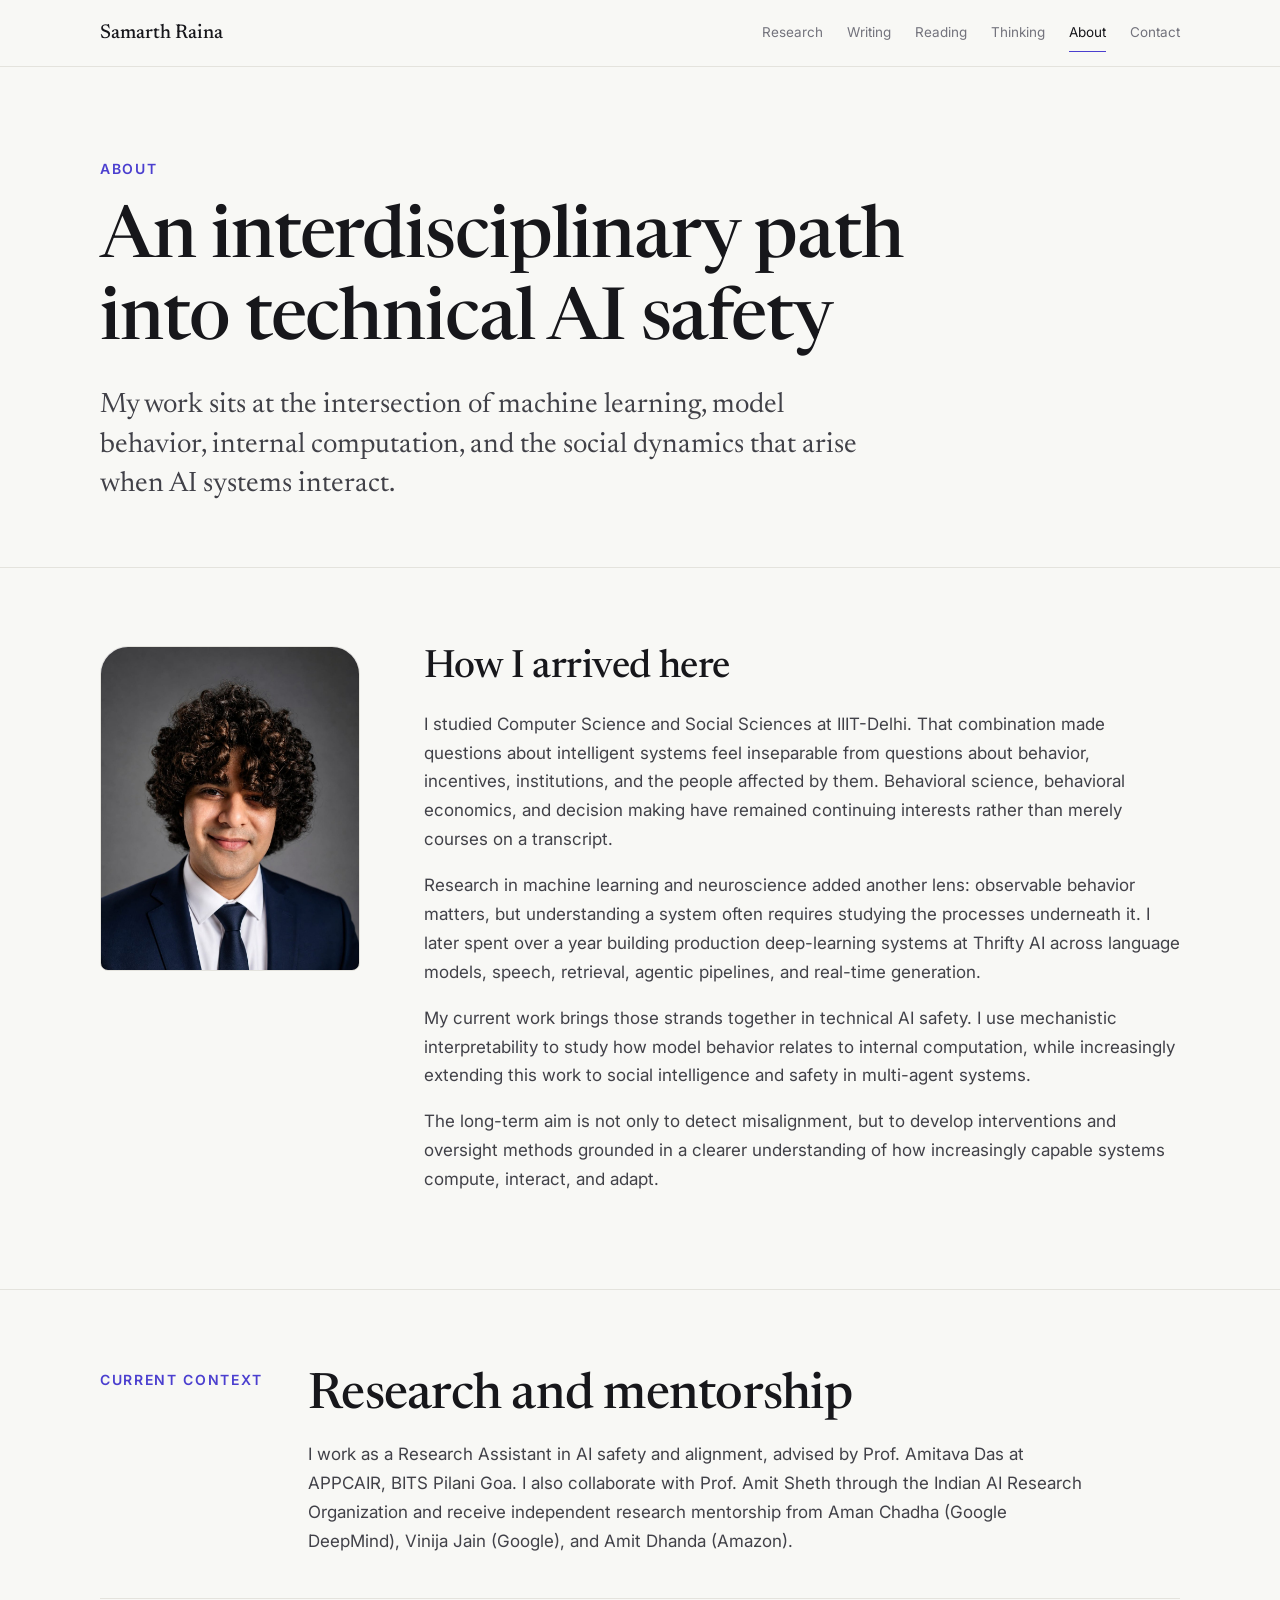
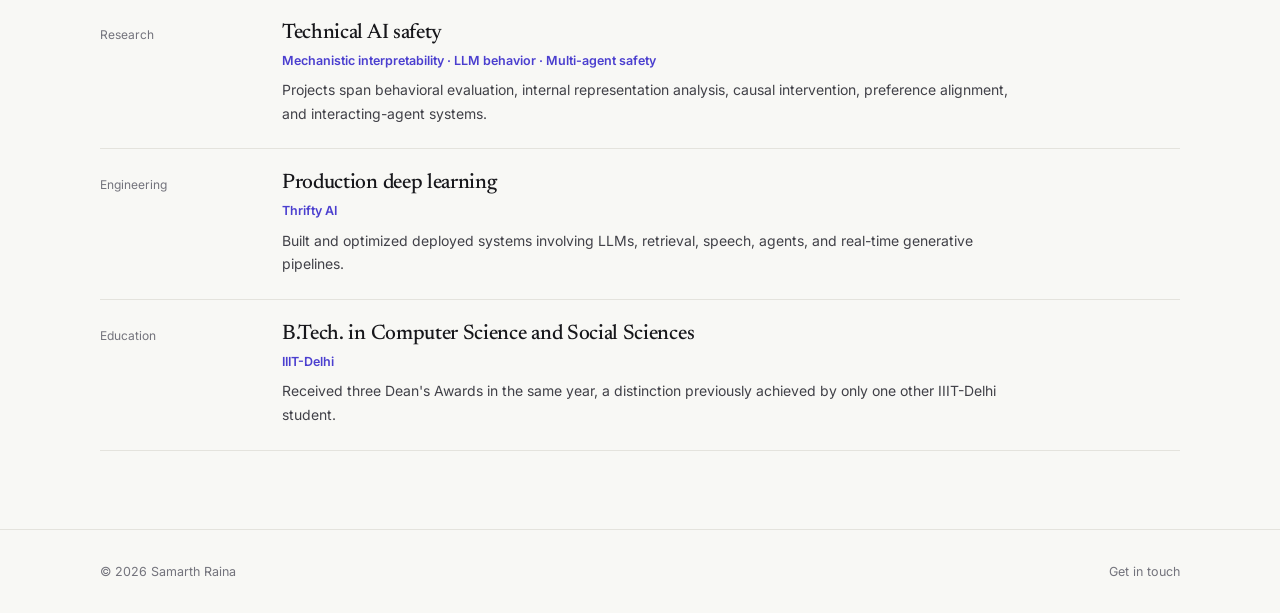
==== about/index.html @ 2f8f9041 "Redesign personal research website" ====
<!DOCTYPE html>
<html lang="en">
<head>
  <meta charset="UTF-8" /><meta name="viewport" content="width=device-width, initial-scale=1.0" /><meta name="theme-color" content="#f8f8f5" />
  <title>About | Samarth Raina</title><meta name="description" content="About Samarth Raina and his path into technical AI safety research." /><link rel="canonical" href="https://samarthraina.github.io/about/" />
  <link rel="preconnect" href="https://fonts.googleapis.com" /><link rel="preconnect" href="https://fonts.gstatic.com" crossorigin /><link href="https://fonts.googleapis.com/css2?family=Inter:wght@400;500;600&family=Newsreader:opsz,wght@6..72,400;6..72,500;6..72,600&display=swap" rel="stylesheet" /><link rel="stylesheet" href="../styles.css" />
</head>
<body>
  <nav class="site-nav" aria-label="Primary navigation"><div class="wrap"><a class="brand" href="../">Samarth Raina</a><div class="nav-links"><a href="../research/">Research</a><a href="../writing/">Writing</a><a href="../reading/">Reading</a><a href="../thinking/">Thinking</a><a href="./" aria-current="page">About</a><a href="../#contact">Contact</a></div></div></nav>
  <header class="page-hero"><div class="wrap"><div class="kicker">About</div><h1>An interdisciplinary path into technical AI safety</h1><p>My work sits at the intersection of machine learning, model behavior, internal computation, and the social dynamics that arise when AI systems interact.</p></div></header>
  <main>
    <section><div class="wrap about-grid reveal">
      <div class="portrait-frame" aria-label="Reserved space for Samarth Raina's portrait"><img src="../assets/profile.jpg" alt="Samarth Raina" onerror="this.hidden=true" /><div class="portrait-fallback" aria-hidden="true"><span>SR</span><small>Portrait space</small></div></div>
      <div class="about-copy">
        <h2>How I arrived here</h2>
        <p>I studied Computer Science and Social Sciences at IIIT-Delhi. That combination made questions about intelligent systems feel inseparable from questions about behavior, incentives, institutions, and the people affected by them. Behavioral science, behavioral economics, and decision making have remained continuing interests rather than merely courses on a transcript.</p>
        <p>Research in machine learning and neuroscience added another lens: observable behavior matters, but understanding a system often requires studying the processes underneath it. I later spent over a year building production deep-learning systems at Thrifty AI across language models, speech, retrieval, agentic pipelines, and real-time generation.</p>
        <p>My current work brings those strands together in technical AI safety. I use mechanistic interpretability to study how model behavior relates to internal computation, while increasingly extending this work to social intelligence and safety in multi-agent systems.</p>
        <p>The long-term aim is not only to detect misalignment, but to develop interventions and oversight methods grounded in a clearer understanding of how increasingly capable systems compute, interact, and adapt.</p>
      </div>
    </div></section>

    <section><div class="wrap reveal">
      <div class="section-head"><div class="eyebrow">Current context</div><div><h2>Research and mentorship</h2><p class="section-intro">I work as a Research Assistant in AI safety and alignment, advised by Prof. Amitava Das at APPCAIR, BITS Pilani Goa. I also collaborate with Prof. Amit Sheth through the Indian AI Research Organization and receive independent research mentorship from Aman Chadha (Google DeepMind), Vinija Jain (Google), and Amit Dhanda (Amazon).</p></div></div>
      <div class="timeline">
        <article class="timeline-item"><div class="timeline-date">Research</div><div><h3>Technical AI safety</h3><div class="timeline-place">Mechanistic interpretability · LLM behavior · Multi-agent safety</div><p>Projects span behavioral evaluation, internal representation analysis, causal intervention, preference alignment, and interacting-agent systems.</p></div></article>
        <article class="timeline-item"><div class="timeline-date">Engineering</div><div><h3>Production deep learning</h3><div class="timeline-place">Thrifty AI</div><p>Built and optimized deployed systems involving LLMs, retrieval, speech, agents, and real-time generative pipelines.</p></div></article>
        <article class="timeline-item"><div class="timeline-date">Education</div><div><h3>B.Tech. in Computer Science and Social Sciences</h3><div class="timeline-place">IIIT-Delhi</div><p>Received three Dean's Awards in the same year, a distinction previously achieved by only one other IIIT-Delhi student.</p></div></article>
      </div>
    </div></section>
  </main>
  <footer><div class="wrap"><span>© <span data-year></span> Samarth Raina</span><a href="../#contact">Get in touch</a></div></footer><script src="../script.js"></script>
</body></html>
---- styles.css ----
:root {
  --bg: #f8f8f5;
  --paper: #ffffff;
  --ink: #17171b;
  --soft: #414148;
  --muted: #73737c;
  --line: #e4e3dd;
  --accent: #4b3fcf;
  --accent-dark: #352aa8;
  --accent-soft: #eeecff;
  --warm: #f2eee6;
  --serif: "Newsreader", Georgia, serif;
  --sans: "Inter", system-ui, sans-serif;
  --maxw: 1080px;
}

* { box-sizing: border-box; }
html { scroll-behavior: smooth; }
body {
  margin: 0;
  background: var(--bg);
  color: var(--ink);
  font-family: var(--sans);
  font-size: 16.5px;
  line-height: 1.7;
  -webkit-font-smoothing: antialiased;
}
a { color: inherit; text-decoration: none; }
img { display: block; max-width: 100%; }
::selection { background: var(--accent-soft); }

.wrap { width: min(var(--maxw), calc(100% - 48px)); margin: 0 auto; }
.narrow { max-width: 790px; }
h1, h2, h3, h4 {
  margin: 0;
  font-family: var(--serif);
  font-weight: 500;
  letter-spacing: -.015em;
  line-height: 1.14;
}
p { margin: 0; }

.site-nav {
  position: sticky;
  top: 0;
  z-index: 50;
  border-bottom: 1px solid var(--line);
  background: rgba(248, 248, 245, .9);
  backdrop-filter: blur(14px);
}
.site-nav .wrap {
  min-height: 66px;
  display: flex;
  align-items: center;
  justify-content: space-between;
  gap: 24px;
}
.brand { flex-shrink: 0; white-space: nowrap; font-family: var(--serif); font-size: 20px; font-weight: 500; }
.nav-links { display: flex; align-items: center; gap: 24px; color: var(--muted); font-size: 13.5px; }
.nav-links a { padding: 7px 0; border-bottom: 1px solid transparent; }
.nav-links a:hover, .nav-links a[aria-current="page"] { color: var(--ink); border-color: var(--accent); }

.eyebrow, .kicker {
  color: var(--accent);
  font-size: 14px;
  font-weight: 600;
  letter-spacing: .12em;
  text-transform: uppercase;
}

.hero { padding: 94px 0 76px; border-bottom: 1px solid var(--line); }
.hero-grid { display: grid; grid-template-columns: minmax(0, 1fr) 280px; gap: 76px; align-items: center; }
.hero h1 { margin-top: 20px; font-size: clamp(54px, 8vw, 84px); }
.role { margin-top: 15px; color: var(--muted); font-size: 15px; }
.statement { max-width: 790px; margin-top: 30px; font-family: var(--serif); font-size: clamp(24px, 3vw, 33px); line-height: 1.38; }
.hero-context { max-width: 720px; margin-top: 18px; color: var(--soft); font-size: 16px; }
.hero-actions, .text-links { display: flex; flex-wrap: wrap; gap: 12px; margin-top: 30px; }
.text-links { gap: 20px; margin-top: 22px; font-size: 13.5px; color: var(--muted); }
.text-links a:hover { color: var(--accent); }
.button {
  display: inline-flex;
  align-items: center;
  justify-content: center;
  min-height: 43px;
  padding: 9px 16px;
  border: 1px solid var(--ink);
  font-size: 13.5px;
  font-weight: 600;
  transition: .16s ease;
}
.button.primary { background: var(--ink); color: var(--bg); }
.button:hover { border-color: var(--accent); color: var(--accent); transform: translateY(-1px); }
.button.primary:hover { background: var(--accent); color: white; }

.portrait-frame {
  position: relative;
  width: 100%;
  aspect-ratio: 4 / 5;
  overflow: hidden;
  border: 1px solid var(--line);
  border-radius: 28px 28px 8px 8px;
  background: linear-gradient(145deg, var(--accent-soft), var(--warm));
}
.portrait-frame img { position: absolute; inset: 0; z-index: 2; width: 100%; height: 100%; object-fit: cover; }
.portrait-frame img[hidden] { display: none; }
.portrait-fallback { position: absolute; inset: 0; display: grid; place-content: center; text-align: center; color: var(--accent); }
.portrait-fallback span { font-family: var(--serif); font-size: 58px; line-height: 1; }
.portrait-fallback small { margin-top: 11px; color: var(--muted); font-size: 11px; letter-spacing: .12em; text-transform: uppercase; }

section { padding: 78px 0; border-bottom: 1px solid var(--line); }
.section-head { display: grid; grid-template-columns: 170px minmax(0, 1fr); gap: 38px; margin-bottom: 42px; }
.section-head h2 { font-size: clamp(34px, 5vw, 50px); max-width: 790px; }
.section-intro { max-width: 780px; margin-top: 15px; color: var(--soft); font-size: 17px; }

.two-column { display: grid; grid-template-columns: 1.05fr .95fr; gap: 58px; align-items: start; }
.prose p { margin-bottom: 18px; color: var(--soft); font-size: 17.5px; }
.prose p:last-child { margin-bottom: 0; }
.arc { border-top: 1px solid var(--line); }
.arc-step { display: grid; grid-template-columns: 34px 1fr; gap: 14px; padding: 15px 0; border-bottom: 1px solid var(--line); }
.arc-step > span { padding-top: 2px; color: var(--accent); font-size: 11px; font-weight: 600; }
.arc-step strong { display: block; font-family: var(--serif); font-size: 19px; font-weight: 500; }
.arc-step small { display: block; margin-top: 3px; color: var(--muted); font-size: 13px; }

.story { border-top: 1px solid var(--line); }
.story-step { display: grid; grid-template-columns: 92px 1fr; gap: 28px; padding: 25px 0; border-bottom: 1px solid var(--line); }
.story-step .story-label { padding-top: 3px; color: var(--accent); font-size: 11px; font-weight: 600; letter-spacing: .09em; text-transform: uppercase; }
.story-step h3 { font-size: 25px; }
.story-step p { max-width: 720px; margin-top: 8px; color: var(--soft); font-size: 15px; }

.focus-grid { display: grid; grid-template-columns: repeat(4, 1fr); gap: 1px; border: 1px solid var(--line); background: var(--line); }
.focus-item { min-height: 190px; padding: 23px 21px; background: var(--bg); }
.focus-item .number { color: var(--accent); font-size: 11px; font-weight: 600; }
.focus-item h3 { margin: 27px 0 9px; font-size: 21px; }
.focus-item p { color: var(--muted); font-size: 13.5px; line-height: 1.6; }

.now-grid, .question-grid, .preview-grid { display: grid; grid-template-columns: repeat(2, minmax(0, 1fr)); gap: 18px; }
.preview-grid.three { grid-template-columns: repeat(3, minmax(0, 1fr)); }
.note-card, .question-card, .preview-card {
  padding: 25px;
  border: 1px solid var(--line);
  background: var(--paper);
}
.note-card span, .question-card span { display: block; margin-bottom: 19px; color: var(--accent); font-size: 11px; font-weight: 600; letter-spacing: .08em; }
.note-card h3, .question-card h3, .preview-card h3 { font-size: 23px; }
.note-card p, .question-card p, .preview-card p { margin-top: 10px; color: var(--muted); font-size: 14px; }

.project-grid { display: grid; grid-template-columns: repeat(2, minmax(0, 1fr)); gap: 18px; }
.project-card { min-height: 355px; padding: 27px; border: 1px solid var(--line); background: var(--paper); display: flex; flex-direction: column; transition: .18s ease; }
.project-card:hover { border-color: #c8c5db; transform: translateY(-2px); }
.status { align-self: flex-start; padding: 4px 8px; background: var(--accent-soft); color: var(--accent); font-size: 10px; font-weight: 600; letter-spacing: .08em; text-transform: uppercase; }
.project-card h3 { margin: 20px 0 12px; font-size: 26px; }
.project-card > p { color: var(--soft); font-size: 14.5px; }
.project-meta { margin-top: 21px; padding-top: 16px; border-top: 1px solid var(--line); color: var(--muted); font-size: 12.5px; }
.project-link { align-self: flex-start; margin-top: auto; padding-top: 22px; color: var(--accent); font-size: 13px; font-weight: 600; }
.project-link:hover { text-decoration: underline; }

.project-number { color: var(--accent); font-size: 11px; font-weight: 600; letter-spacing: .08em; }

.list-title { margin: 48px 0 16px; color: var(--muted); font-size: 11px; font-weight: 600; letter-spacing: .14em; text-transform: uppercase; }
.research-list { border-top: 1px solid var(--line); }
.research-row { display: grid; grid-template-columns: 210px 1fr auto; gap: 28px; align-items: start; padding: 22px 0; border-bottom: 1px solid var(--line); }
.research-row h3 { font-size: 20px; }
.research-row p { color: var(--muted); font-size: 13.5px; }
.research-row .tag { white-space: nowrap; color: var(--accent); font-size: 11px; font-weight: 600; }

.preview-card { min-height: 185px; display: flex; flex-direction: column; }
.preview-card .eyebrow { margin-bottom: 24px; }
.preview-card a { align-self: flex-start; margin-top: auto; padding-top: 22px; color: var(--accent); font-size: 13px; font-weight: 600; }

.timeline { border-top: 1px solid var(--line); }
.timeline-item { display: grid; grid-template-columns: 150px 1fr; gap: 32px; padding: 23px 0; border-bottom: 1px solid var(--line); }
.timeline-date { padding-top: 3px; color: var(--muted); font-size: 12px; }
.timeline-item h3 { font-size: 21px; }
.timeline-place { margin: 4px 0 7px; color: var(--accent); font-size: 12.5px; font-weight: 600; }
.timeline-item p { max-width: 740px; color: var(--soft); font-size: 14px; }

.contact-grid { display: grid; grid-template-columns: 1.15fr .85fr; gap: 62px; align-items: end; }
.contact-grid h2 { margin-top: 16px; font-size: clamp(38px, 6vw, 58px); }
.contact-grid p { max-width: 670px; margin-top: 18px; color: var(--soft); font-size: 16.5px; }
.contact-links { border-top: 1px solid var(--line); }
.contact-links a { display: flex; justify-content: space-between; padding: 12px 0; border-bottom: 1px solid var(--line); color: var(--soft); font-size: 13.5px; }
.contact-links a:hover { color: var(--accent); }

.page-hero { padding: 90px 0 62px; border-bottom: 1px solid var(--line); }
.page-hero h1 { max-width: 850px; margin-top: 18px; font-size: clamp(48px, 7vw, 72px); }
.page-hero p { max-width: 780px; margin-top: 23px; color: var(--soft); font-family: var(--serif); font-size: clamp(21px, 3vw, 28px); line-height: 1.42; }
.page-hero .status { margin-top: 26px; }

.project-layout { display: grid; grid-template-columns: 210px minmax(0, 1fr); gap: 55px; }
.project-sidebar { position: sticky; top: 92px; align-self: start; }
.project-sidebar dl { margin: 0; }
.project-sidebar div { padding: 13px 0; border-bottom: 1px solid var(--line); }
.project-sidebar dt { color: var(--muted); font-size: 10.5px; font-weight: 600; letter-spacing: .1em; text-transform: uppercase; }
.project-sidebar dd { margin: 4px 0 0; color: var(--soft); font-size: 12.5px; }
.project-content section { padding: 0 0 44px; border: 0; }
.project-content h2 { margin-bottom: 15px; font-size: 31px; }
.project-content p, .project-content li { color: var(--soft); font-size: 16px; }
.project-content ul { margin: 0; padding-left: 20px; }
.project-content li + li { margin-top: 8px; }
.result-callout { margin: 8px 0 44px; padding: 24px; border-left: 3px solid var(--accent); background: var(--accent-soft); }
.result-callout strong { display: block; margin-bottom: 7px; font-family: var(--serif); font-size: 21px; font-weight: 500; }
.result-callout p { color: var(--soft); font-size: 14.5px; }

.coming-soon { min-height: 420px; display: grid; place-items: center; text-align: center; }
.coming-soon-inner { max-width: 650px; }
.coming-soon h2 { margin: 17px 0 14px; font-size: clamp(37px, 6vw, 55px); }
.coming-soon p { color: var(--soft); font-size: 17px; }

.planned-list { margin-top: 40px; border-top: 1px solid var(--line); text-align: left; }
.planned-item { display: grid; grid-template-columns: 42px 1fr; gap: 18px; padding: 18px 0; border-bottom: 1px solid var(--line); }
.planned-item span { color: var(--accent); font-size: 11px; font-weight: 600; }
.planned-item h3 { font-size: 20px; }
.planned-item p { margin-top: 5px; color: var(--muted); font-size: 13.5px; }

.thinking-list { border-top: 1px solid var(--line); }
.thinking-list details { border-bottom: 1px solid var(--line); }
.thinking-list summary { position: relative; padding: 22px 46px 22px 0; cursor: pointer; list-style: none; font-family: var(--serif); font-size: 23px; line-height: 1.3; }
.thinking-list summary::-webkit-details-marker { display: none; }
.thinking-list summary::after { content: "+"; position: absolute; right: 4px; top: 19px; color: var(--accent); font-family: var(--sans); font-size: 21px; font-weight: 400; }
.thinking-list details[open] summary::after { content: "−"; }
.thinking-list details p { max-width: 760px; padding: 0 50px 22px 0; color: var(--soft); font-size: 15px; }

.about-grid { display: grid; grid-template-columns: 260px minmax(0, 1fr); gap: 64px; align-items: start; }
.about-copy h2 { margin-bottom: 19px; font-size: 39px; }
.about-copy p { margin-bottom: 17px; color: var(--soft); font-size: 17px; }
.personal-note { margin-top: 28px; padding: 22px; border: 1px solid var(--line); background: var(--paper); }
.personal-note p { margin: 0; font-size: 14.5px; }

footer { padding: 31px 0; color: var(--muted); font-size: 12.5px; }
footer .wrap { display: flex; flex-wrap: wrap; justify-content: space-between; gap: 18px; }

.reveal { opacity: 0; transform: translateY(12px); transition: .6s cubic-bezier(.2, .7, .2, 1); }
.reveal.in { opacity: 1; transform: none; }

@media (max-width: 880px) {
  .hero-grid { grid-template-columns: 1fr 210px; gap: 42px; }
  .focus-grid { grid-template-columns: repeat(2, 1fr); }
  .section-head, .two-column, .contact-grid, .project-layout, .about-grid { grid-template-columns: 1fr; }
  .project-sidebar { position: static; }
  .about-grid .portrait-frame { width: min(260px, 75vw); }
}

@media (max-width: 680px) {
  .wrap { width: min(var(--maxw), calc(100% - 30px)); }
  .site-nav .wrap { align-items: flex-start; padding-top: 13px; padding-bottom: 13px; }
  .nav-links { max-width: 330px; justify-content: flex-end; flex-wrap: wrap; gap: 4px 14px; }
  .nav-links a { padding: 2px 0; }
  .hero { padding: 64px 0 56px; }
  .hero-grid { grid-template-columns: 1fr; }
  .portrait-frame { grid-row: 1; width: min(220px, 68vw); }
  section { padding: 60px 0; }
  .project-grid, .now-grid, .question-grid, .preview-grid, .preview-grid.three, .focus-grid { grid-template-columns: 1fr; }
  .research-row { grid-template-columns: 1fr; gap: 7px; }
  .timeline-item { grid-template-columns: 1fr; gap: 3px; }
  .story-step { grid-template-columns: 1fr; gap: 5px; }
  .project-card { min-height: 0; }
  .page-hero { padding: 64px 0 50px; }
}

@media (prefers-reduced-motion: reduce) {
  html { scroll-behavior: auto; }
  .reveal { opacity: 1; transform: none; transition: none; }
  .button, .project-card { transition: none; }
}
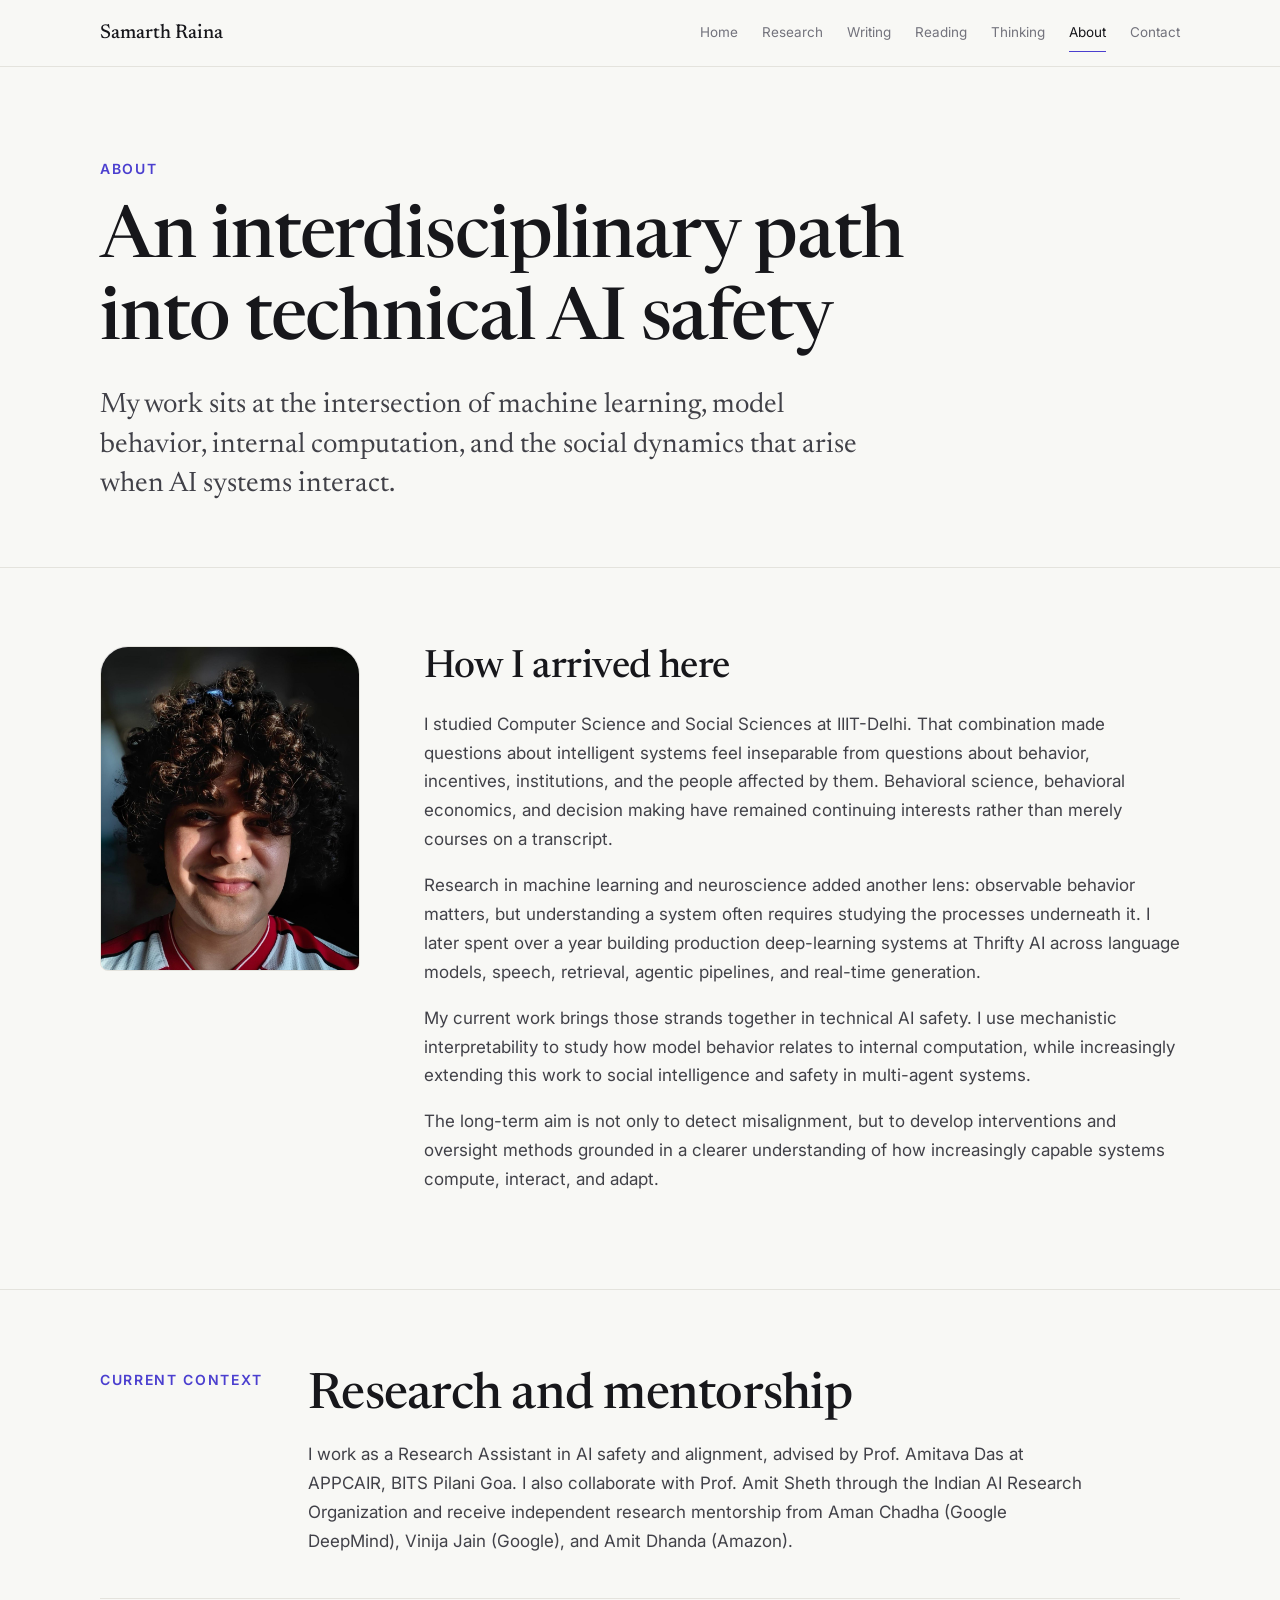
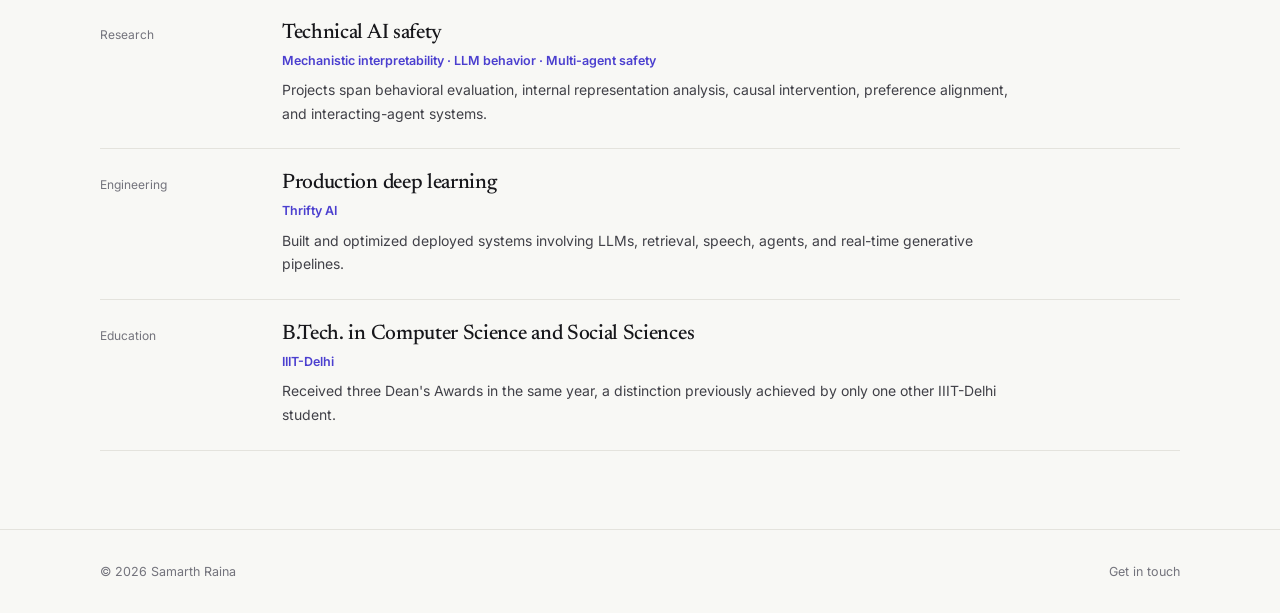
==== commit fd018035: "Clarify navigation and reorder research projects" ====
--- a/about/index.html
+++ b/about/index.html
@@ -6,7 +6,7 @@
   <link rel="preconnect" href="https://fonts.googleapis.com" /><link rel="preconnect" href="https://fonts.gstatic.com" crossorigin /><link href="https://fonts.googleapis.com/css2?family=Inter:wght@400;500;600&family=Newsreader:opsz,wght@6..72,400;6..72,500;6..72,600&display=swap" rel="stylesheet" /><link rel="stylesheet" href="../styles.css" />
 </head>
 <body>
-  <nav class="site-nav" aria-label="Primary navigation"><div class="wrap"><a class="brand" href="../">Samarth Raina</a><div class="nav-links"><a href="../research/">Research</a><a href="../writing/">Writing</a><a href="../reading/">Reading</a><a href="../thinking/">Thinking</a><a href="./" aria-current="page">About</a><a href="../#contact">Contact</a></div></div></nav>
+  <nav class="site-nav" aria-label="Primary navigation"><div class="wrap"><a class="brand" href="../">Samarth Raina</a><div class="nav-links"><a href="../">Home</a><a href="../research/">Research</a><a href="../writing/">Writing</a><a href="../reading/">Reading</a><a href="../thinking/">Thinking</a><a href="./" aria-current="page">About</a><a href="../#contact">Contact</a></div></div></nav>
   <header class="page-hero"><div class="wrap"><div class="kicker">About</div><h1>An interdisciplinary path into technical AI safety</h1><p>My work sits at the intersection of machine learning, model behavior, internal computation, and the social dynamics that arise when AI systems interact.</p></div></header>
   <main>
     <section><div class="wrap about-grid reveal">
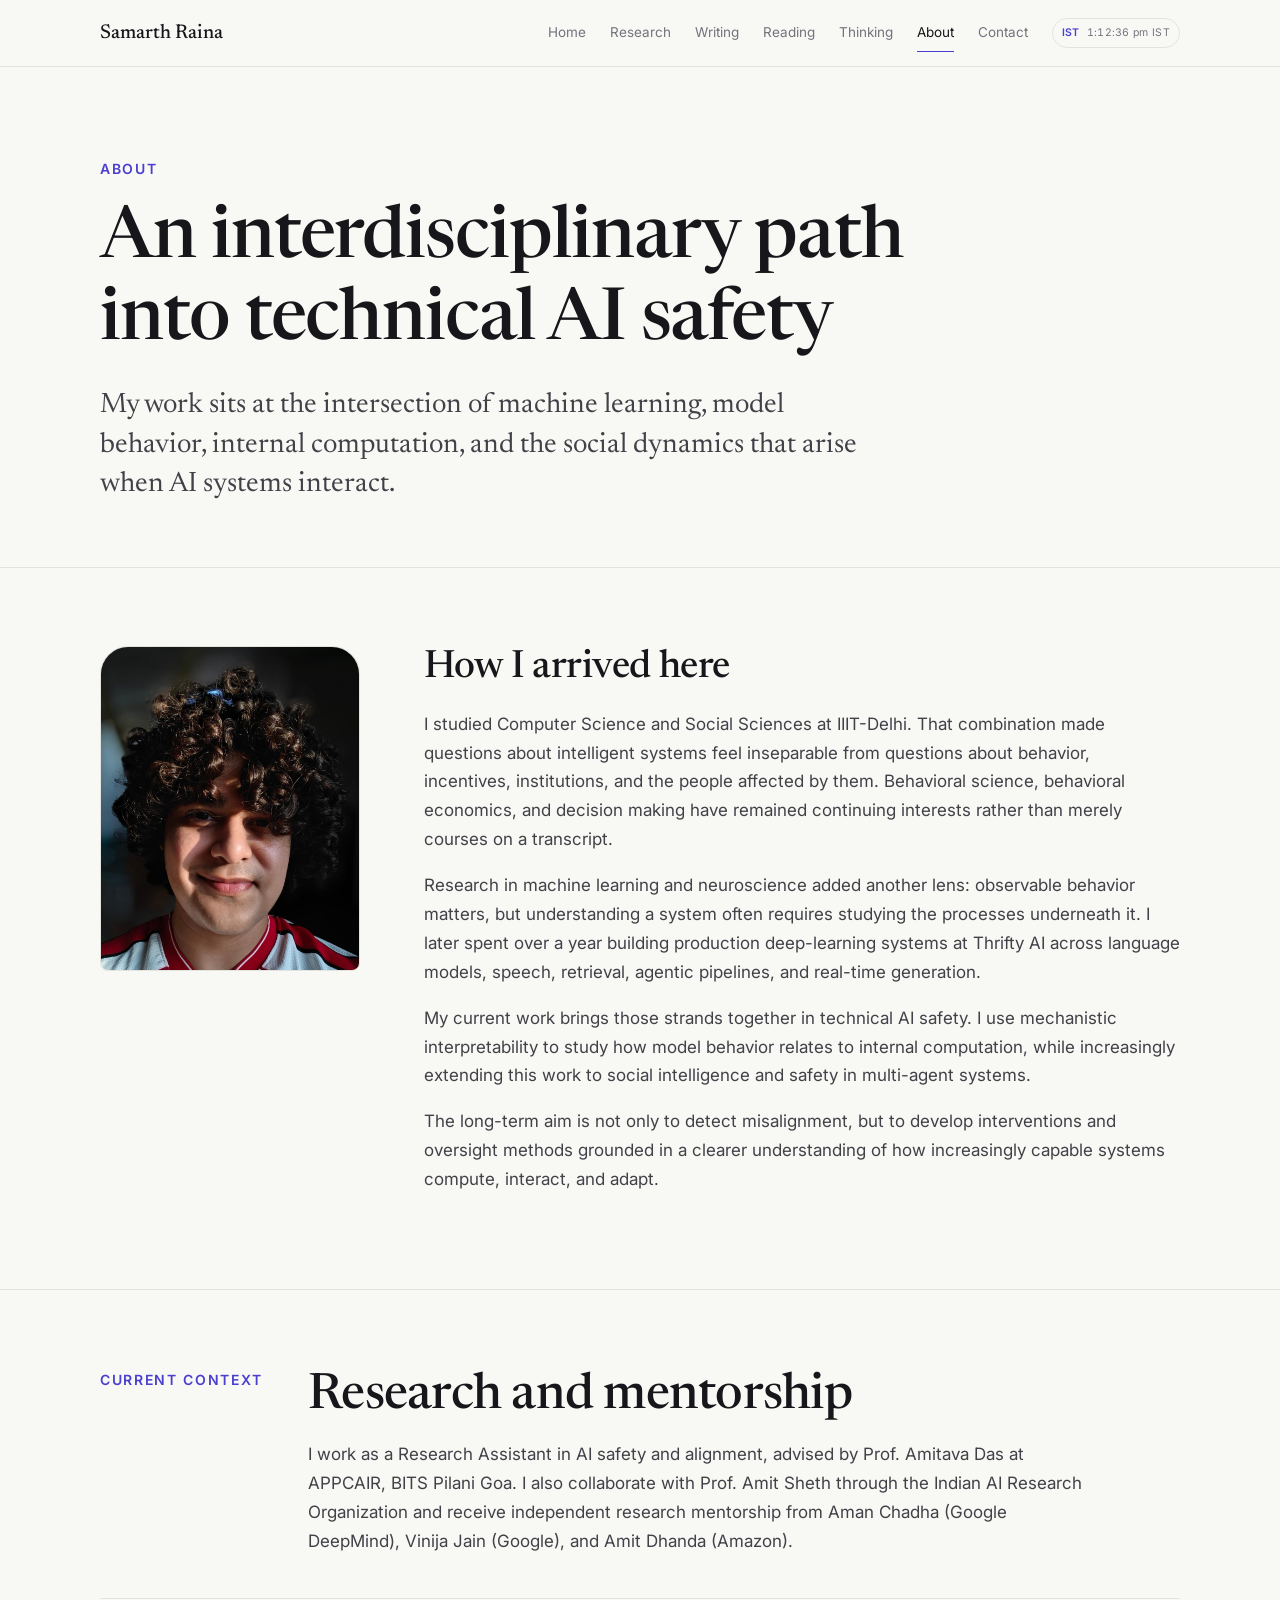
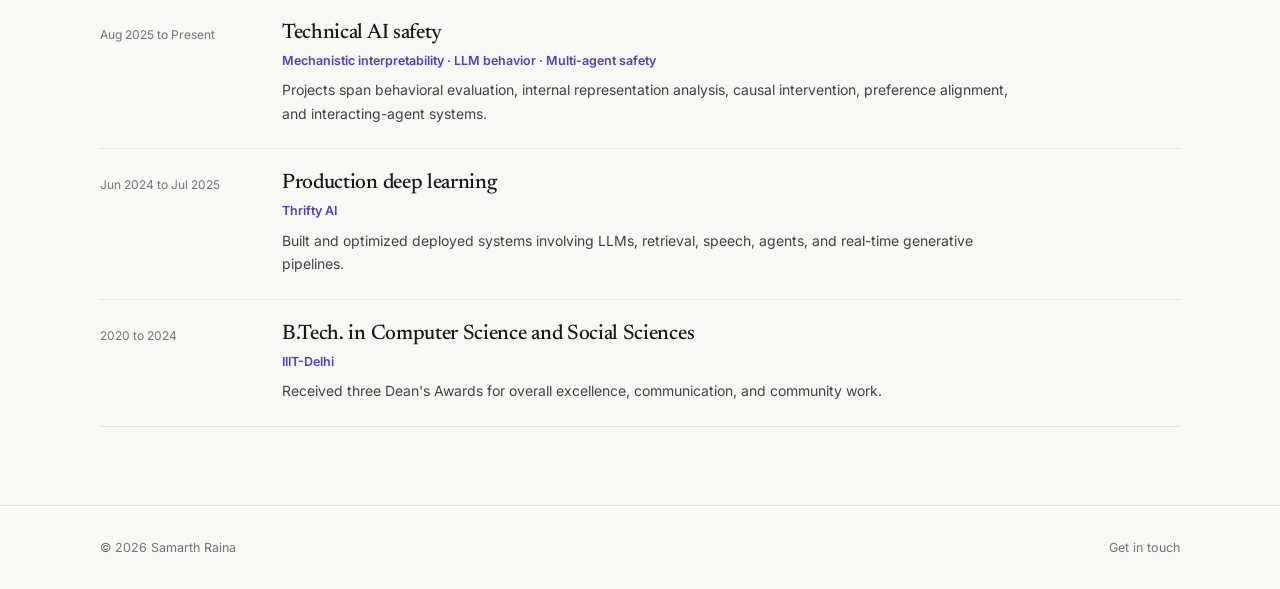
==== commit 6b16eef7: "Simplify writing and add global IST clock" ====
--- a/about/index.html
+++ b/about/index.html
@@ -23,9 +23,9 @@
     <section><div class="wrap reveal">
       <div class="section-head"><div class="eyebrow">Current context</div><div><h2>Research and mentorship</h2><p class="section-intro">I work as a Research Assistant in AI safety and alignment, advised by Prof. Amitava Das at APPCAIR, BITS Pilani Goa. I also collaborate with Prof. Amit Sheth through the Indian AI Research Organization and receive independent research mentorship from Aman Chadha (Google DeepMind), Vinija Jain (Google), and Amit Dhanda (Amazon).</p></div></div>
       <div class="timeline">
-        <article class="timeline-item"><div class="timeline-date">Research</div><div><h3>Technical AI safety</h3><div class="timeline-place">Mechanistic interpretability · LLM behavior · Multi-agent safety</div><p>Projects span behavioral evaluation, internal representation analysis, causal intervention, preference alignment, and interacting-agent systems.</p></div></article>
-        <article class="timeline-item"><div class="timeline-date">Engineering</div><div><h3>Production deep learning</h3><div class="timeline-place">Thrifty AI</div><p>Built and optimized deployed systems involving LLMs, retrieval, speech, agents, and real-time generative pipelines.</p></div></article>
-        <article class="timeline-item"><div class="timeline-date">Education</div><div><h3>B.Tech. in Computer Science and Social Sciences</h3><div class="timeline-place">IIIT-Delhi</div><p>Received three Dean's Awards in the same year, a distinction previously achieved by only one other IIIT-Delhi student.</p></div></article>
+        <article class="timeline-item"><div class="timeline-date">Aug 2025 to Present</div><div><h3>Technical AI safety</h3><div class="timeline-place">Mechanistic interpretability · LLM behavior · Multi-agent safety</div><p>Projects span behavioral evaluation, internal representation analysis, causal intervention, preference alignment, and interacting-agent systems.</p></div></article>
+        <article class="timeline-item"><div class="timeline-date">Jun 2024 to Jul 2025</div><div><h3>Production deep learning</h3><div class="timeline-place">Thrifty AI</div><p>Built and optimized deployed systems involving LLMs, retrieval, speech, agents, and real-time generative pipelines.</p></div></article>
+        <article class="timeline-item"><div class="timeline-date">2020 to 2024</div><div><h3>B.Tech. in Computer Science and Social Sciences</h3><div class="timeline-place">IIIT-Delhi</div><p>Received three Dean's Awards for overall excellence, communication, and community work.</p></div></article>
       </div>
     </div></section>
   </main>
--- a/styles.css
+++ b/styles.css
@@ -181,6 +181,11 @@
 .contact-links a { display: flex; justify-content: space-between; padding: 12px 0; border-bottom: 1px solid var(--line); color: var(--soft); font-size: 13.5px; }
 .contact-links a:hover { color: var(--accent); }
 
+.site-clock { display: inline-flex; align-items: center; gap: 7px; padding: 5px 9px; border: 1px solid var(--line); border-radius: 999px; color: var(--muted); font-size: 10.5px; font-variant-numeric: tabular-nums; letter-spacing: .03em; white-space: nowrap; }
+.site-clock .clock-zone { color: var(--accent); font-weight: 600; }
+.writing-preview { max-width: 760px; margin-top: 18px; color: var(--soft); font-family: var(--serif); font-size: clamp(21px, 3vw, 27px); line-height: 1.5; }
+.writing-soon { margin-top: 24px; color: var(--accent); font-size: 13px; font-weight: 600; letter-spacing: .08em; text-transform: uppercase; }
+
 .page-hero { padding: 90px 0 62px; border-bottom: 1px solid var(--line); }
 .page-hero h1 { max-width: 850px; margin-top: 18px; font-size: clamp(48px, 7vw, 72px); }
 .page-hero p { max-width: 780px; margin-top: 23px; color: var(--soft); font-family: var(--serif); font-size: clamp(21px, 3vw, 28px); line-height: 1.42; }
@@ -245,6 +250,7 @@
   .site-nav .wrap { align-items: flex-start; padding-top: 13px; padding-bottom: 13px; }
   .nav-links { max-width: 330px; justify-content: flex-end; flex-wrap: wrap; gap: 4px 14px; }
   .nav-links a { padding: 2px 0; }
+  .site-clock { padding: 3px 7px; }
   .hero { padding: 64px 0 56px; }
   .hero-grid { grid-template-columns: 1fr; }
   .portrait-frame { grid-row: 1; width: min(220px, 68vw); }
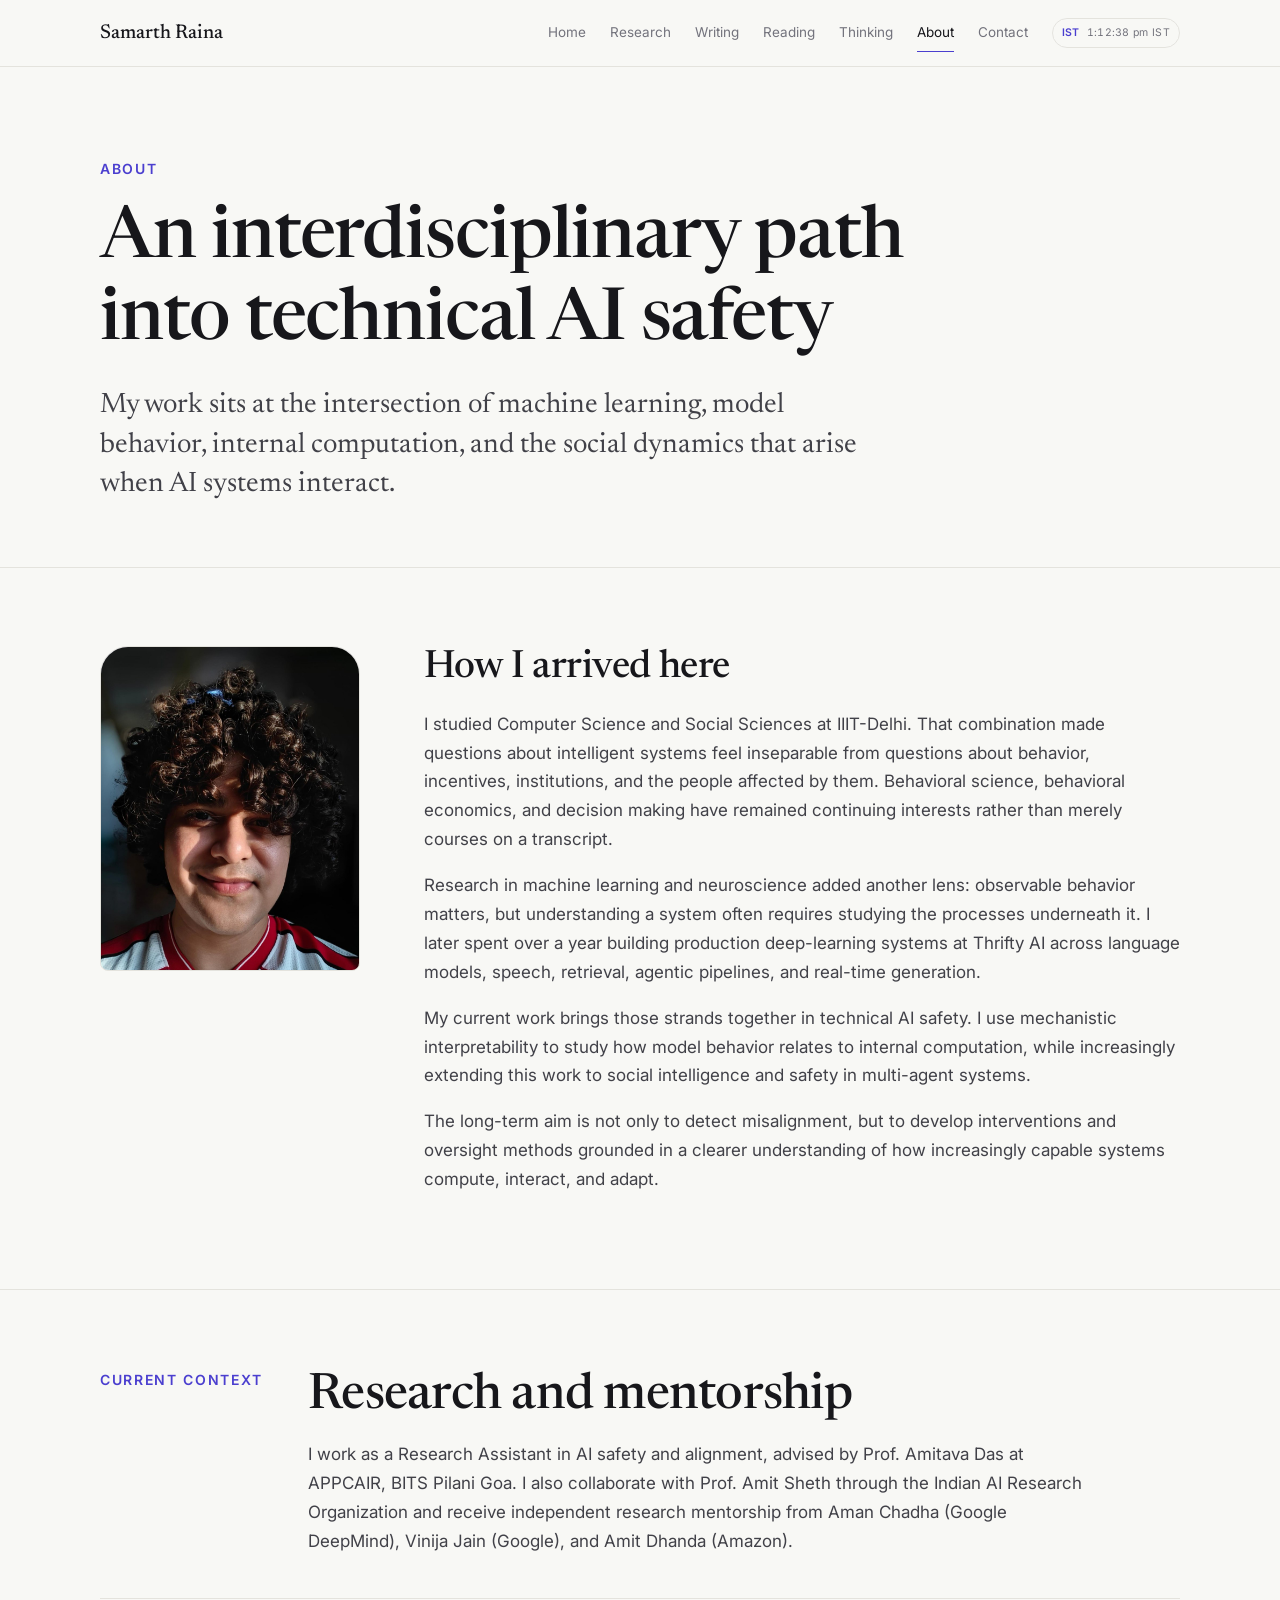
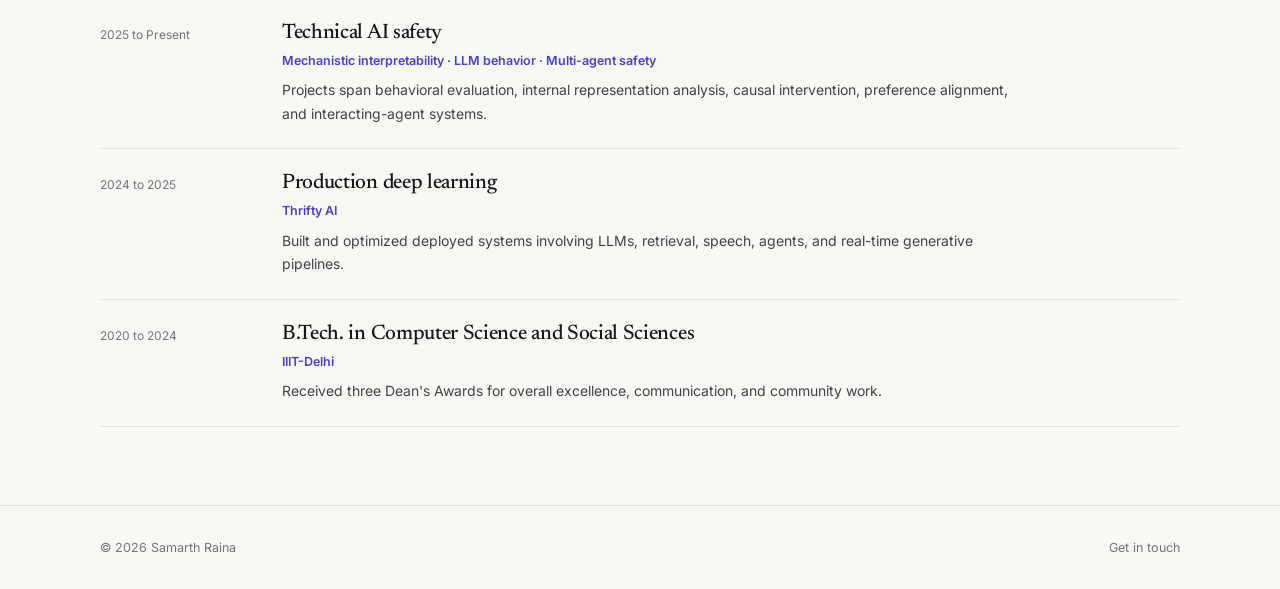
==== commit bf1bae34: "Simplify About timeline dates" ====
--- a/about/index.html
+++ b/about/index.html
@@ -23,8 +23,8 @@
     <section><div class="wrap reveal">
       <div class="section-head"><div class="eyebrow">Current context</div><div><h2>Research and mentorship</h2><p class="section-intro">I work as a Research Assistant in AI safety and alignment, advised by Prof. Amitava Das at APPCAIR, BITS Pilani Goa. I also collaborate with Prof. Amit Sheth through the Indian AI Research Organization and receive independent research mentorship from Aman Chadha (Google DeepMind), Vinija Jain (Google), and Amit Dhanda (Amazon).</p></div></div>
       <div class="timeline">
-        <article class="timeline-item"><div class="timeline-date">Aug 2025 to Present</div><div><h3>Technical AI safety</h3><div class="timeline-place">Mechanistic interpretability · LLM behavior · Multi-agent safety</div><p>Projects span behavioral evaluation, internal representation analysis, causal intervention, preference alignment, and interacting-agent systems.</p></div></article>
-        <article class="timeline-item"><div class="timeline-date">Jun 2024 to Jul 2025</div><div><h3>Production deep learning</h3><div class="timeline-place">Thrifty AI</div><p>Built and optimized deployed systems involving LLMs, retrieval, speech, agents, and real-time generative pipelines.</p></div></article>
+        <article class="timeline-item"><div class="timeline-date">2025 to Present</div><div><h3>Technical AI safety</h3><div class="timeline-place">Mechanistic interpretability · LLM behavior · Multi-agent safety</div><p>Projects span behavioral evaluation, internal representation analysis, causal intervention, preference alignment, and interacting-agent systems.</p></div></article>
+        <article class="timeline-item"><div class="timeline-date">2024 to 2025</div><div><h3>Production deep learning</h3><div class="timeline-place">Thrifty AI</div><p>Built and optimized deployed systems involving LLMs, retrieval, speech, agents, and real-time generative pipelines.</p></div></article>
         <article class="timeline-item"><div class="timeline-date">2020 to 2024</div><div><h3>B.Tech. in Computer Science and Social Sciences</h3><div class="timeline-place">IIIT-Delhi</div><p>Received three Dean's Awards for overall excellence, communication, and community work.</p></div></article>
       </div>
     </div></section>
